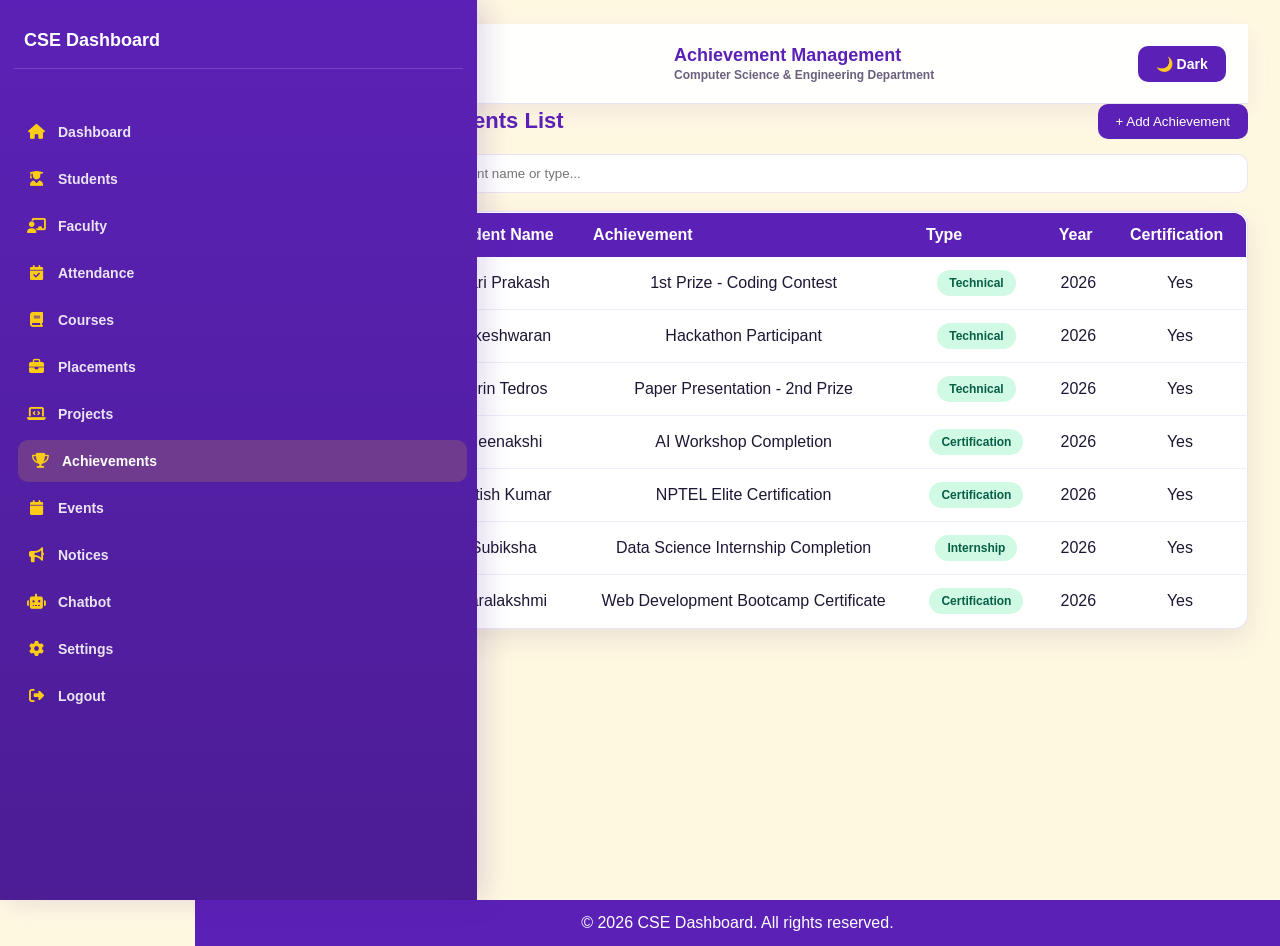
==== templates/achievements.html @ c2ad0262 "first commit" ====
﻿<!DOCTYPE html>
<html lang="en">
<head>
<meta charset="UTF-8">
<meta name="viewport" content="width=device-width, initial-scale=1.0">

<title>Achievements | CSE Dashboard</title>

<link rel="stylesheet" href="../css/style.css">
<link rel="stylesheet" href="../css/dashboard.css">
<link rel="stylesheet" href="../css/dark-mode.css">
<link rel="stylesheet" href="https://cdnjs.cloudflare.com/ajax/libs/font-awesome/6.5.2/css/all.min.css">
<link rel="stylesheet" href="../css/erp-modern.css">
<script src="../js/darkmode.js"></script>

<style>
*{ margin:0; padding:0; box-sizing:border-box; font-family:Arial, sans-serif; }
body{ background:#facc15; }
.sidebar{ position:fixed; width:240px; height:100%; background:#54208f; color:#fff; padding-top:20px }
.sidebar h2{ text-align:center; margin-bottom:30px }
.sidebar ul{ list-style:none }
.sidebar ul li{ padding:12px 22px }
.sidebar ul li:hover{ background:#3d1866 }
.sidebar ul li a{ color:#fff; text-decoration:none; display:block }
.main{ margin-left:240px }
.header{ background:rgba(255,255,255,0.95); padding:18px 24px; display:flex; align-items:center; gap:18px; box-shadow:0 2px 8px rgba(0,0,0,0.06) }
.header-logo{ height:56px; width:auto }
.header h1{ color:#5b21b6; margin:0; font-size:20px }
.header h3{ color:#5b21b6; margin:0; font-size:13px }
.container{ padding:28px }
.section-header{ display:flex; justify-content:space-between; align-items:center; margin-bottom:20px }
.section-header h1{ color:#5b21b6; font-size:22px }
.search-box{ display:flex; gap:12px; align-items:center; margin-bottom:18px }
.search-box input{ flex:1; padding:10px 12px; border:1px solid #e6e6e6; border-radius:8px }
.add-btn{ background:#54208f; color:#fff; border:none; padding:10px 18px; border-radius:8px; cursor:pointer }
.add-btn:hover{ background:#3d1866 }
.table-wrapper{ background:#fff; border-radius:10px; box-shadow:0 6px 18px rgba(0,0,0,0.08); overflow:hidden }
table{ width:100%; border-collapse:collapse }
th{ background:#54208f; color:#fff; padding:14px 16px; text-align:left; font-weight:600 }
td{ padding:14px 16px; border-bottom:1px solid #f0f0f0 }
tr:hover{ background:#fafafa }
.status{ display:inline-block; padding:6px 12px; border-radius:20px; font-size:12px; font-weight:600 }
.status.active{ background:#d1fae5; color:#065f46 }
footer{ background:#54208f; color:#fff; text-align:center; padding:14px; margin-top:30px }
</style>

</head>

<body>

<div class="sidebar">
    <h2>CSE Dashboard</h2>
    <ul>
        <li><a href="dashboard.html"><i class="fas fa-house"></i> Dashboard</a></li>
        <li><a href="students.html"><i class="fas fa-user-graduate"></i> Students</a></li>
        <li><a href="faculty.html"><i class="fas fa-chalkboard-teacher"></i> Faculty</a></li>
        <li><a href="attendance.html"><i class="fas fa-calendar-check"></i> Attendance</a></li>
        <li><a href="courses.html"><i class="fas fa-book"></i> Courses</a></li>
        <li><a href="placements.html"><i class="fas fa-briefcase"></i> Placements</a></li>
        <li><a href="projects.html"><i class="fas fa-laptop-code"></i> Projects</a></li>
        <li><a href="achievements.html" class="active"><i class="fas fa-trophy"></i> Achievements</a></li>
        <li><a href="events.html"><i class="fas fa-calendar"></i> Events</a></li>
        <li><a href="notices.html"><i class="fas fa-bullhorn"></i> Notices</a></li>
        <li><a href="chatbot.html"><i class="fas fa-robot"></i> Chatbot</a></li>
        <li><a href="settings.html"><i class="fas fa-gear"></i> Settings</a></li>
        <li><a href="index.html"><i class="fas fa-right-from-bracket"></i> Logout</a></li>
    </ul>
</div>

<div class="main">
    <div class="header">
        <img src="https://sju.ac.in/wp-content/uploads/2024/07/SJU-NEW-LOGO-HEADER.png" alt="St. Joseph University" class="header-logo">
        <div>
            <h1>Achievement Management</h1>
            <h3>Computer Science & Engineering Department</h3>
        </div>
    </div>

        <div class="section-header">
            <h1>Student Achievements List</h1>
            <button class="add-btn">+ Add Achievement</button>
        </div>

        <div class="search-box">
            <input type="text" id="searchInput" placeholder=" Search Achievement by student name or type..." onkeyup="searchAchievement()">
        </div>

        <div class="table-wrapper">
            <table id="achievementTable">
                <thead>
                    <tr>
                        <th>Reg. No</th>
                        <th>Student Name</th>
                        <th>Achievement</th>
                        <th>Type</th>
                        <th>Year</th>
                        <th>Certification</th>
                    </tr>
                </thead>
                <tbody>
                    <tr>
                        <td>240310101001</td>
                        <td>Hari Prakash</td>
                        <td>1st Prize - Coding Contest</td>
                        <td><span class="status active">Technical</span></td>
                        <td>2026</td>
                        <td>Yes</td>
                    </tr>
                    <tr>
                        <td>240310101002</td>
                        <td>Lokeshwaran</td>
                        <td>Hackathon Participant</td>
                        <td><span class="status active">Technical</span></td>
                        <td>2026</td>
                        <td>Yes</td>
                    </tr>
                    <tr>
                        <td>240310101003</td>
                        <td>Lorin Tedros</td>
                        <td>Paper Presentation - 2nd Prize</td>
                        <td><span class="status active">Technical</span></td>
                        <td>2026</td>
                        <td>Yes</td>
                    </tr>
                    <tr>
                        <td>240310101004</td>
                        <td>Meenakshi</td>
                        <td>AI Workshop Completion</td>
                        <td><span class="status active">Certification</span></td>
                        <td>2026</td>
                        <td>Yes</td>
                    </tr>
                    <tr>
                        <td>240310101005</td>
                        <td>Satish Kumar</td>
                        <td>NPTEL Elite Certification</td>
                        <td><span class="status active">Certification</span></td>
                        <td>2026</td>
                        <td>Yes</td>
                    </tr>
                    <tr>
                        <td>240310101006</td>
                        <td>Subiksha</td>
                        <td>Data Science Internship Completion</td>
                        <td><span class="status active">Internship</span></td>
                        <td>2026</td>
                        <td>Yes</td>
                    </tr>
                    <tr>
                        <td>240310101007</td>
                        <td>Varalakshmi</td>
                        <td>Web Development Bootcamp Certificate</td>
                        <td><span class="status active">Certification</span></td>
                        <td>2026</td>
                        <td>Yes</td>
                    </tr>
                </tbody>
            </table>
        </div>
    </div>
</div>

<footer>
    &copy; 2026 CSE Dashboard. All rights reserved.
</footer>

</body>
</html>
---- css/style.css ----
/* ===========================
    CSE Dashboard - style.css
=========================== */

/* Google Font */
@import url('https://fonts.googleapis.com/css2?family=Poppins:wght@300;400;500;600;700&display=swap');

*{
    margin:0;
    padding:0;
    box-sizing:border-box;
    font-family:'Poppins',sans-serif;
}

:root{
    --bg: #f7f6fb;
    --purple-600: #5b21b6;
    --purple-500: #7c3aed;
    --purple-700: #4c1d95;
    --yellow-400: #facc15;
    --yellow-500: #f59e0b;
    --text-dark: #000000;
    --muted: rgba(0,0,0,0.6);
}

body{
    background:var(--bg);
    color:var(--text-dark);
}

/* Links */

a{
    text-decoration:none;
    color:inherit;
}

/* Buttons */

.btn{
    display:inline-block;
    padding:10px 18px;
    background:var(--yellow-400);
    color:var(--text-dark);
    border:none;
    border-radius:8px;
    cursor:pointer;
    transition:0.15s ease;
}

.btn:hover{
    background:var(--yellow-500);
    transform:translateY(-2px);
}

/* Cards */

.card{
    background:#fff;
    padding:20px;
    border-radius:10px;
    box-shadow:0 5px 15px rgba(0,0,0,.1);
    transition:.3s;
}

.card:hover{
    transform:translateY(-6px);
}

/* Tables */

table{
    width:100%;
    border-collapse:collapse;
    background:#fff;
}

table th{
    background:var(--purple-600);
    color:#fff;
    padding:14px;
}

table td{
    padding:12px;
    text-align:center;
    border-bottom:1px solid #ddd;
}

table tr:hover{
    background: rgba(124,58,237,0.04);
}

/* Sidebar + layout adjustments for single-file pages */

.sidebar{
    position:fixed;
    width:240px;
    height:100%;
    background:var(--purple-600);
    color:#fff;
    padding-top:20px;
}

.sidebar h2{
    text-align:center;
    margin-bottom:20px;
}

.sidebar ul{ list-style:none }

.sidebar ul li{ padding:10px 18px }

.sidebar ul li:hover{ background:var(--purple-700); }

.sidebar ul li a{ color:#fff; text-decoration:none; display:block }

.sidebar ul li a.active{ background:var(--purple-500); color:#fff }

.main-content{ margin-left:260px; padding:28px }

/* Export CSV button tweaks */
#export-csv{ margin-bottom:12px }

/* Forms */

input,
select,
textarea{
    width:100%;
    padding:12px;
    margin:8px 0 15px;
    border:1px solid #ccc;
    border-radius:6px;
    outline:none;
}

input:focus,
select:focus,
textarea:focus{
    border-color:#facc15;
}

/* Header */

header{
    background:#7c3aed;
    color:white;
    padding:15px 30px;
}

/* Footer */

footer{
    background:#7c3aed;
    color:white;
    text-align:center;
    padding:15px;
    margin-top:30px;
}

/* Utility Classes */

.text-center{
    text-align:center;
}

.mt-20{
    margin-top:20px;
}

.mt-30{
    margin-top:30px;
}

.mb-20{
    margin-bottom:20px;
}

.container{
    width:90%;
    margin:auto;
}

/* ==========================================
   Light Mode Overrides (Change text to Black)
========================================== */
.header h1, .header h2, .header h3,
.section-header h1, .section-header h2, .section-header h3,
.card h3, .card p, .table-section h2, label, td {
    color: #000000 !important;
}
th {
    color: #ffffff !important; /* Keep table headers white text */
}
.sidebar h2, .sidebar ul li a {
    color: #ffffff !important; /* Keep sidebar text white */
}

/* ==========================================
   Dark Mode Overrides
========================================== */
body.dark-mode {
    background: #000000 !important; /* Pure Black background */
    color: #f8fafc !important;
}
body.dark-mode .sidebar {
    background: #1e1b4b !important; /* Dark indigo sidebar */
}
body.dark-mode .sidebar ul li:hover {
    background: #312e81 !important;
}
body.dark-mode .sidebar ul li a.active, 
body.dark-mode .sidebar ul li[style*="background"] {
    background: #312e81 !important;
}
body.dark-mode .header {
    background: rgba(30, 41, 59, 0.95) !important; /* Dark header */
    box-shadow: 0 2px 8px rgba(0, 0, 0, 0.2) !important;
    border-bottom: 1px solid #334155 !important;
}
body.dark-mode .header h1 {
    color: #ffffff !important;
}
body.dark-mode .header h3 {
    color: #cbd5e1 !important;
}
body.dark-mode .section-header h1 {
    color: #ffffff !important;
}
body.dark-mode .card,
body.dark-mode .table-wrapper,
body.dark-mode .settings-card {
    background: #1e293b !important; /* Slate-800 card */
    box-shadow: 0 6px 18px rgba(0, 0, 0, 0.2) !important;
    color: #f8fafc !important;
}
body.dark-mode .card h3 {
    color: #facc15 !important;
}
body.dark-mode .card p {
    color: #e2e8f0 !important;
}
body.dark-mode table {
    background: #1e293b !important;
    color: #e2e8f0 !important;
}
body.dark-mode th {
    background: #1e1b4b !important;
    color: #ffffff !important;
}
body.dark-mode td {
    border-bottom: 1px solid #334155 !important;
    color: #e2e8f0 !important;
}
body.dark-mode tr:hover {
    background: #334155 !important;
}
body.dark-mode footer {
    background: #1e1b4b !important;
    color: #cbd5e1 !important;
}
body.dark-mode input, 
body.dark-mode select, 
body.dark-mode textarea {
    background: #334155 !important;
    border-color: #475569 !important;
    color: #ffffff !important;
}
body.dark-mode .add-btn,
body.dark-mode .btn-save {
    background: #312e81 !important;
    color: #ffffff !important;
}
body.dark-mode .add-btn:hover,
body.dark-mode .btn-save:hover {
    background: #4338ca !important;
}
body.dark-mode .modal-card {
    background: #1e293b !important;
    color: #f8fafc !important;
}
body.dark-mode .modal-header {
    background: #1e1b4b !important;
}
body.dark-mode .modal-student-name {
    color: #ffffff !important;
}
body.dark-mode .modal-student-reg {
    color: #facc15 !important;
}
body.dark-mode .details-item label {
    color: #94a3b8 !important;
}
body.dark-mode .details-item span {
    color: #e2e8f0 !important;
}
body.dark-mode .details-grid {
    border-top: 1px solid #334155 !important;
}
body.dark-mode label {
    color: #cbd5e1 !important;
}
body.dark-mode .table-section h2 {
    color: #ffffff !important;
}

/* Custom Text Selection Highlight */
::selection {
    background: #54208f !important;
    color: #ffffff !important;
}
::-moz-selection {
    background: #54208f !important;
    color: #ffffff !important;
}
---- css/dashboard.css ----
:root {
  --bg: #f7f6fb;
  --surface: #ffffff;
  --surface-strong: #f3f4f6;
  --text: #000000;
  --muted: #6b7280;
  --primary: #54208f;
  --primary-soft: rgba(84, 32, 143, 0.10);
  --border: #e5e7eb;
  --shadow: 0 4px 6px -1px rgba(0, 0, 0, 0.1);
}

body {
  background: var(--bg);
  color: var(--text);
  min-height: 100vh;
}

body.dark-mode {
  --bg: #080418;
  --surface: #140f2f;
  --surface-strong: #211345;
  --text: #f8ebff;
  --muted: #f2d36e;
  --primary: #facc15;
  --primary-soft: rgba(250, 204, 21, 0.16);
  --border: rgba(250, 204, 21, 0.18);
  --shadow: 0 24px 48px rgba(0, 0, 0, 0.45);
}

.app-shell {
  display: flex;
  min-height: 100vh;
}

.sidebar {
  width: 280px;
  background: var(--primary);
  color: #fff;
  padding: 28px 22px;
  display: flex;
  flex-direction: column;
  gap: 24px;
  position: sticky;
  top: 0;
  align-self: flex-start;
}

.brand {
  display: grid;
  grid-template-columns: 52px 1fr;
  gap: 16px;
  align-items: center;
}

.brand-logo {
  width: 52px;
  height: 52px;
  border-radius: 14px;
  display: grid;
  place-items: center;
  background: #54208f;
  color: #ffffff;
  font-weight: 700;
  font-size: 18px;
}

.brand-title {
  font-size: 18px;
  font-weight: 700;
}

.brand-subtitle {
  display: block;
  margin-top: 4px;
  color: rgba(255, 255, 255, 0.85);
  font-size: 13px;
}

.sidebar-nav {
  display: flex;
  flex-direction: column;
  gap: 6px;
}

.sidebar-nav a {
  display: flex;
  align-items: center;
  gap: 10px;
  color: #fff7c4;
  padding: 14px 16px;
  border-radius: 14px;
  transition: transform 0.25s ease, background-color 0.25s ease;
}

.sidebar-nav a:hover,
.sidebar-nav a.active {
  background: rgba(255, 255, 255, 0.15) !important;
  color: #ffffff !important;
  transform: translateX(4px);
}

.sidebar-footer {
  margin-top: auto;
}

.main {
  flex: 1;
  padding: 24px 32px;
}

.topbar {
  display: flex;
  justify-content: space-between;
  gap: 24px;
  align-items: center;
  margin-bottom: 24px;
}

.topbar-left h1 {
  margin-bottom: 6px;
  font-size: clamp(1.8rem, 2vw, 2.6rem);
}

.topbar-left p {
  color: var(--muted);
  line-height: 1.5;
}

.topbar-right {
  display: flex;
  justify-content: flex-end;
  gap: 16px;
  align-items: center;
  flex-wrap: wrap;
}

.search-wrapper {
  display: flex;
  align-items: center;
  gap: 8px;
  border: 1px solid var(--border);
  border-radius: 14px;
  background: var(--surface);
  padding: 8px 10px;
}

.search-wrapper input {
  border: none;
  outline: none;
  background: transparent;
  color: var(--text);
  width: 250px;
  min-width: 0;
}

.search-wrapper input::placeholder {
  color: var(--muted);
}

.search-btn,
.icon-btn,
.btn {
  border: none;
  cursor: pointer;
  border-radius: 12px;
  transition: transform 0.2s ease, background 0.2s ease;
  background: #000;
  color: #fff;
}

.search-btn,
.icon-btn {
  width: 42px;
  height: 42px;
  display: grid;
  place-items: center;
}

.icon-btn {
  position: relative;
}

.icon-btn:hover,
.btn:hover,
.action-btn:hover {
  transform: translateY(-1px);
}

.icon-badge {
  position: absolute;
  top: 8px;
  right: 8px;
  width: 20px;
  height: 20px;
  border-radius: 50%;
  display: grid;
  place-items: center;
  background: #ffb703;
  color: #4c1d95;
  font-size: 12px;
  font-weight: 700;
}

.profile-card-header {
  display: flex;
  align-items: center;
  gap: 12px;
  background: var(--surface);
  padding: 10px 14px;
  border-radius: 16px;
}

.profile-avatar,
.profile-avatar-large,
.dept-logo {
  width: 54px;
  height: 54px;
  border-radius: 16px;
  display: grid;
  place-items: center;
  background: var(--primary-soft);
  color: #54208f;
  font-weight: 700;
  font-size: 1.1rem;
}

.profile-avatar-large {
  width: 72px;
  height: 72px;
}

.profile-card-header span {
  display: block;
  font-size: 0.9rem;
  color: var(--muted);
}

.profile-card-header strong {
  display: block;
}

.dashboard-header {
  display: grid;
  grid-template-columns: 1.5fr 1fr;
  gap: 24px;
  align-items: center;
  margin-bottom: 24px;
}

.department-card,
.dashboard-meta,
.card {
  background: var(--surface);
  border: 1px solid var(--border);
  border-radius: 24px;
  box-shadow: var(--shadow);
}

.department-card {
  display: flex;
  align-items: center;
  gap: 18px;
  padding: 24px;
}

.department-card h2 {
  margin-bottom: 8px;
}

.department-card p {
  color: var(--muted);
  line-height: 1.6;
}

.dashboard-meta {
  display: grid;
  grid-template-columns: repeat(2, minmax(0, 1fr));
  gap: 16px;
  padding: 24px;
}

.meta-block {
  display: grid;
  gap: 6px;
}

.meta-block span {
  color: var(--muted);
}

.meta-block strong {
  font-size: 1.25rem;
}

.overview-cards {
  display: grid;
  grid-template-columns: repeat(4, minmax(0, 1fr));
  gap: 20px;
  margin-bottom: 24px;
}

.card {
  padding: 24px;
}

.card h3 {
  margin-bottom: 18px;
  letter-spacing: -0.02em;
}

.card p {
  font-size: 2.4rem;
  margin-bottom: 10px;
}

.card small {
  color: var(--muted);
}

.section-grid {
  display: grid;
  grid-template-columns: 1.1fr 0.9fr;
  gap: 20px;
  margin-bottom: 24px;
}

.profile-card {
  display: grid;
  gap: 18px;
}

.profile-card-top {
  display: flex;
  gap: 18px;
  align-items: center;
}

.profile-card-top h3 {
  margin-bottom: 6px;
}

.profile-card p {
  color: var(--muted);
}

.profile-stats {
  display: grid;
  grid-template-columns: repeat(3, minmax(0, 1fr));
  gap: 18px;
}

.profile-stats div {
  background: var(--surface-strong);
  border-radius: 18px;
  padding: 18px 16px;
  text-align: center;
}

.profile-stats strong {
  display: block;
  font-size: 1.7rem;
  margin-bottom: 6px;
}

.profile-stats span {
  color: var(--muted);
}

.quick-actions .card-heading,
.chart-card .card-heading {
  display: flex;
  justify-content: space-between;
  align-items: baseline;
  gap: 12px;
  margin-bottom: 20px;
}

.quick-actions .card-heading p,
.chart-card .card-heading span {
  color: var(--muted);
}

.action-grid {
  display: grid;
  grid-template-columns: repeat(2, minmax(0, 1fr));
  gap: 14px;
}

.action-btn {
  background: #000;
  color: #fff;
  padding: 16px 18px;
  border: none;
  border-radius: 16px;
  font-weight: 600;
}

.chart-card canvas {
  width: 100%;
  height: auto;
  display: block;
  max-height: 260px;
}

.table-section {
  margin-bottom: 24px;
}

.table-header {
  display: flex;
  justify-content: space-between;
  align-items: center;
  margin-bottom: 18px;
  gap: 16px;
}

.table-header h2 {
  margin-bottom: 6px;
}

.table-header p {
  color: var(--muted);
}

.table-scroll {
  overflow-x: auto;
}

table {
  width: 100%;
  border-collapse: collapse;
  min-width: 720px;
}

thead tr {
  background: var(--primary);
}

thead th {
  color: #fff;
  padding: 18px 16px;
  text-align: left;
  font-weight: 600;
}

tbody tr {
  border-bottom: 1px solid var(--border);
}

tbody td {
  padding: 16px;
  color: var(--text);
}

tbody tr:hover {
  background: var(--surface-strong);
}

.dashboard-toast {
  position: fixed;
  bottom: 24px;
  right: 24px;
  background: var(--surface);
  color: var(--text);
  padding: 14px 18px;
  border-radius: 16px;
  border: 1px solid var(--border);
  box-shadow: var(--shadow);
  opacity: 0;
  transform: translateY(16px);
  transition: opacity 0.25s ease, transform 0.25s ease;
  z-index: 9999;
}

.dashboard-toast.visible {
  opacity: 1;
  transform: translateY(0);
}

.btn {
  padding: 14px 22px;
  color: #fff;
  background: #000;
}

.btn-primary {
  background: #000;
}

.btn-secondary {
  width: 100%;
  background: #000;
  color: #fff;
}

@media (max-width: 1200px) {
  .overview-cards {
    grid-template-columns: repeat(2, minmax(0, 1fr));
  }

  .section-grid {
    grid-template-columns: 1fr;
  }
}

@media (max-width: 900px) {
  .app-shell {
    flex-direction: column;
  }

  .sidebar {
    width: 100%;
    position: relative;
    top: auto;
  }

  .main {
    padding: 18px;
  }

  .topbar {
    flex-direction: column;
    align-items: stretch;
  }

  .search-wrapper {
    width: 100%;
  }

  .table-header {
    flex-direction: column;
    align-items: flex-start;
  }
}

@media (max-width: 680px) {
  .sidebar {
    padding: 20px 18px;
  }

  .topbar-right {
    display: grid;
    grid-template-columns: 1fr auto;
    gap: 12px;
    align-items: center;
  }

  .search-wrapper input {
    width: 100%;
  }

  .profile-card-header,
  .department-card,
  .dashboard-meta,
  .card,
  table {
    border-radius: 20px;
  }

  .overview-cards {
    grid-template-columns: 1fr;
  }

  .profile-stats {
    grid-template-columns: 1fr;
  }
}
---- css/dark-mode.css ----
/* ==========================================
   CSE Dashboard - dark-mode.css
========================================== */

/* 6. Smooth transition effects */
body, 
.sidebar, 
.header, 
header,
.card, 
.table-wrapper,
.settings-card,
table, 
th, 
td, 
tr,
input, 
select, 
textarea, 
button, 
.btn,
.add-btn,
.btn-save,
.chatbot-container,
.chat-container,
.chat-box,
.bot-message,
.user-message,
.chat-input,
.chat-input input,
.chat-input button,
footer {
    transition: all 0.3s ease !important;
}

/* 5. Dark Theme Overrides */
body.dark-mode {
    background: #121212 !important;
    color: #ffffff !important;
}

/* Sidebar styling */
body.dark-mode .sidebar {
    background: #0a192f !important;
    color: #ffffff !important;
    border-right: 1px solid #333333 !important;
}

body.dark-mode .sidebar h2 {
    color: #64ffda !important;
}

body.dark-mode .sidebar ul li:hover {
    background: rgba(100, 255, 218, 0.1) !important;
}

body.dark-mode .sidebar ul li a {
    color: #ffffff !important;
}

body.dark-mode .sidebar ul li a.active,
body.dark-mode .sidebar ul li[style*="background"] {
    background: #64ffda !important;
    color: #0a192f !important;
    border-radius: 6px;
}

body.dark-mode .sidebar ul li a.active *,
body.dark-mode .sidebar ul li[style*="background"] a {
    color: #0a192f !important;
}

/* Header styling */
body.dark-mode .header,
body.dark-mode header {
    background: #1e1e1e !important;
    color: #ffffff !important;
    border-bottom: 1px solid #333333 !important;
    box-shadow: 0 4px 12px rgba(0, 0, 0, 0.3) !important;
}

body.dark-mode .header h1,
body.dark-mode .header h2,
body.dark-mode .header h3,
body.dark-mode header h1,
body.dark-mode header h2,
body.dark-mode header h3,
body.dark-mode header p {
    color: #ffffff !important;
}

body.dark-mode .section-header h1,
body.dark-mode .section-header h2,
body.dark-mode .section-header h3,
body.dark-mode .section-header p {
    color: #ffffff !important;
}

/* Cards styling */
body.dark-mode .card,
body.dark-mode .table-wrapper,
body.dark-mode .settings-card,
body.dark-mode .stats-card {
    background: #1e1e1e !important;
    color: #ffffff !important;
    border: 1px solid #333333 !important;
    box-shadow: 0 4px 20px rgba(0, 0, 0, 0.25) !important;
}

body.dark-mode .card h2,
body.dark-mode .card h3,
body.dark-mode .card p,
body.dark-mode .settings-card h2,
body.dark-mode .settings-card h3 {
    color: #ffffff !important;
}

body.dark-mode .card p {
    color: #64ffda !important; /* Accent color for main stats numbers */
}

/* Tables styling */
body.dark-mode table {
    background: #1e1e1e !important;
    color: #ffffff !important;
}

body.dark-mode th {
    background: #0a192f !important;
    color: #64ffda !important;
    border-bottom: 2px solid #333333 !important;
}

body.dark-mode td {
    background: #1e1e1e !important;
    color: #ffffff !important;
    border-bottom: 1px solid #333333 !important;
}

body.dark-mode tr:hover td {
    background: rgba(100, 255, 218, 0.05) !important;
}

/* Forms styling */
body.dark-mode label {
    color: #ffffff !important;
}

body.dark-mode input,
body.dark-mode select,
body.dark-mode textarea {
    background: #121212 !important;
    color: #ffffff !important;
    border: 1px solid #333333 !important;
}

body.dark-mode input:focus,
body.dark-mode select:focus,
body.dark-mode textarea:focus {
    border-color: #64ffda !important;
    outline: none !important;
}

/* Buttons styling */
body.dark-mode button,
body.dark-mode .btn,
body.dark-mode .add-btn,
body.dark-mode .btn-save,
body.dark-mode #export-csv {
    background: #64ffda !important;
    color: #0a192f !important;
    font-weight: 600 !important;
    border: none !important;
}

body.dark-mode button:hover,
body.dark-mode .btn:hover,
body.dark-mode .add-btn:hover,
body.dark-mode .btn-save:hover,
body.dark-mode #export-csv:hover {
    background: #52e0c4 !important;
    transform: translateY(-2px) !important;
    box-shadow: 0 4px 12px rgba(100, 255, 188, 0.2) !important;
}

/* Theme Toggle Button specific styling in Dark Mode */
body.dark-mode #themeToggle {
    background: #64ffda !important;
    color: #0a192f !important;
}

/* Footer styling */
body.dark-mode footer {
    background: #0a192f !important;
    color: #ffffff !important;
    border-top: 1px solid #333333 !important;
}

/* Chatbot container overrides */
body.dark-mode .chat-container {
    background: #1e1e1e !important;
    border: 1px solid #333333 !important;
}

body.dark-mode .chat-header {
    background: #0a192f !important;
    color: #ffffff !important;
    border-bottom: 1px solid #333333 !important;
}

body.dark-mode .chat-header h2,
body.dark-mode .chat-header p {
    color: #ffffff !important;
}

body.dark-mode .chat-box {
    background: #121212 !important;
}

body.dark-mode .bot-message {
    background: #1e1e1e !important;
    color: #ffffff !important;
    border: 1px solid #333333 !important;
}

body.dark-mode .user-message {
    background: #64ffda !important;
    color: #0a192f !important;
    font-weight: 600 !important;
}

body.dark-mode .chat-input {
    background: #1e1e1e !important;
    border-top: 1px solid #333333 !important;
}

body.dark-mode .chat-input input {
    background: #121212 !important;
    color: #ffffff !important;
}

body.dark-mode .chat-input button {
    background: #64ffda !important;
    color: #0a192f !important;
}

/* Modals styling */
body.dark-mode .modal-card {
    background: #1e1e1e !important;
    border: 1px solid #333333 !important;
    color: #ffffff !important;
}

body.dark-mode .modal-header {
    background: #0a192f !important;
    border-bottom: 1px solid #333333 !important;
}

body.dark-mode .modal-student-name {
    color: #ffffff !important;
}

body.dark-mode .modal-student-reg {
    color: #64ffda !important;
}

body.dark-mode .details-item label {
    color: #a0aec0 !important;
}

body.dark-mode .details-item span {
    color: #ffffff !important;
}

body.dark-mode .details-grid {
    border-top: 1px solid #333333 !important;
}

body.dark-mode .close-btn {
    color: #ffffff !important;
}

/* Live clock or labels text color */
body.dark-mode #clock {
    color: #64ffda !important;
}
---- css/erp-modern.css ----
:root {
  --erp-primary: #5b21b6;
  --erp-primary-dark: #3d1866;
  --erp-accent: #facc15;
  --erp-bg: #fff8e1;
  --erp-card: #ffffff;
  --erp-text: #1f1633;
  --erp-muted: #6b5f7d;
  --erp-border: rgba(91, 33, 182, 0.12);
  --erp-shadow: 0 10px 28px rgba(50, 31, 91, 0.10);
}

html {
  background: var(--erp-bg);
}

body {
  background: var(--erp-bg) !important;
  color: var(--erp-text);
  min-height: 100vh;
}

.sidebar {
  position: fixed !important;
  inset: 0 auto 0 0;
  width: 250px !important;
  height: 100vh !important;
  overflow-y: auto;
  background: linear-gradient(180deg, var(--erp-primary) 0%, #4c1d95 100%) !important;
  color: #ffffff !important;
  padding: 18px 14px !important;
  box-shadow: 8px 0 26px rgba(76, 29, 149, 0.16);
  z-index: 20;
}

.sidebar h2 {
  margin: 0 0 18px !important;
  padding: 12px 10px 16px;
  text-align: left !important;
  font-size: 18px !important;
  line-height: 1.2;
  border-bottom: 1px solid rgba(255, 255, 255, 0.16);
}

.sidebar ul {
  display: grid;
  gap: 5px;
  list-style: none !important;
}

.sidebar ul li {
  padding: 0 !important;
  background: transparent !important;
  border-radius: 10px !important;
}

.sidebar ul li a {
  display: flex !important;
  align-items: center;
  gap: 12px;
  min-height: 42px;
  padding: 10px 12px !important;
  color: rgba(255, 255, 255, 0.88) !important;
  border-radius: 10px;
  font-size: 14px;
  font-weight: 600;
  letter-spacing: 0;
  transition: background-color 0.2s ease, color 0.2s ease, transform 0.2s ease;
}

.sidebar ul li a i {
  width: 20px;
  min-width: 20px;
  text-align: center;
  color: var(--erp-accent);
  font-size: 15px;
}

.sidebar ul li a:hover,
.sidebar ul li a.active,
.sidebar ul li[style*="background"] a {
  background: rgba(250, 204, 21, 0.16) !important;
  color: #ffffff !important;
  transform: translateX(4px);
}

.main,
.main-content {
  margin-left: 250px !important;
  min-height: 100vh;
  background: var(--erp-bg);
}

.header,
.main-content > header {
  min-height: 80px !important;
  height: 80px !important;
  padding: 10px 24px !important;
  margin: 0 !important;
  background: rgba(255, 255, 255, 0.94) !important;
  border-bottom: 1px solid var(--erp-border);
  box-shadow: 0 8px 24px rgba(91, 33, 182, 0.08) !important;
  display: flex !important;
  align-items: center !important;
  justify-content: space-between !important;
  gap: 16px !important;
}

.header > div,
.main-content > header > div {
  gap: 12px !important;
}

.header-logo {
  height: 60px !important;
  max-height: 60px !important;
  width: auto !important;
}

.header h1,
.main-content > header h1 {
  color: var(--erp-primary) !important;
  font-size: 18px !important;
  line-height: 1.15 !important;
  margin: 0 !important;
}

.header h3,
.main-content > header p {
  color: var(--erp-muted) !important;
  font-size: 12px !important;
  margin: 3px 0 0 !important;
}

.container,
.table-section {
  padding: 14px 24px 24px !important;
  width: auto !important;
  margin: 0 !important;
}

.cards {
  padding: 18px 24px 24px !important;
  gap: 18px !important;
}

.main-content > .card {
  margin: 14px 24px 18px !important;
}

.section-header {
  display: flex !important;
  justify-content: space-between !important;
  align-items: center !important;
  gap: 16px !important;
  margin: 0 0 15px !important;
}

.section-header h1,
.section-header h2,
.table-section h2 {
  color: var(--erp-primary) !important;
  font-size: 22px !important;
  line-height: 1.2 !important;
  margin: 0 !important;
}

.search-box {
  display: flex !important;
  align-items: center;
  gap: 12px !important;
  margin: 0 0 18px !important;
}

.search-box input,
.chat-input input,
input,
select,
textarea {
  border: 1px solid var(--erp-border) !important;
  border-radius: 10px !important;
  background: #ffffff !important;
  color: var(--erp-text) !important;
  box-shadow: none !important;
}

.search-box input {
  margin: 0 !important;
  padding: 11px 14px !important;
}

.card,
.table-wrapper,
.chat-container,
.recent-events,
.settings-card,
table {
  border-radius: 14px !important;
  box-shadow: var(--erp-shadow) !important;
  border: 1px solid var(--erp-border) !important;
  background: var(--erp-card) !important;
}

.card {
  transition: transform 0.2s ease, box-shadow 0.2s ease;
}

.card:hover {
  transform: translateY(-4px);
  box-shadow: 0 16px 34px rgba(50, 31, 91, 0.14) !important;
}

.table-wrapper {
  overflow-x: auto !important;
}

table {
  overflow: hidden;
}

th,
thead th {
  background: var(--erp-primary) !important;
  color: #ffffff !important;
  padding: 13px 16px !important;
}

td,
tbody td {
  color: var(--erp-text) !important;
  padding: 13px 16px !important;
  border-bottom: 1px solid rgba(91, 33, 182, 0.08) !important;
}

tr:hover,
tbody tr:hover {
  background: #fff3bf !important;
}

.add-btn,
#export-csv,
.btn,
.save-btn,
.edit-btn,
.chat-input button,
#themeToggle {
  border-radius: 10px !important;
  transition: transform 0.2s ease, box-shadow 0.2s ease, background-color 0.2s ease !important;
}

.add-btn,
#export-csv,
.save-btn,
.chat-input button,
#themeToggle {
  background: var(--erp-primary) !important;
  color: #ffffff !important;
  border: none !important;
}

.add-btn:hover,
#export-csv:hover,
.btn:hover,
.save-btn:hover,
.edit-btn:hover,
.chat-input button:hover,
#themeToggle:hover {
  transform: translateY(-2px);
  box-shadow: 0 10px 20px rgba(91, 33, 182, 0.18);
}

.modal-card {
  border-radius: 14px !important;
}

footer {
  margin: 0 0 0 250px !important;
  background: var(--erp-primary) !important;
}

body.dark-mode {
  --erp-bg: #0f0b1d;
  --erp-card: #19122d;
  --erp-text: #f8f4ff;
  --erp-muted: #d8c9ef;
  --erp-border: rgba(250, 204, 21, 0.16);
  background: var(--erp-bg) !important;
}

body.dark-mode .main,
body.dark-mode .main-content {
  background: var(--erp-bg) !important;
}

body.dark-mode .header,
body.dark-mode .main-content > header,
body.dark-mode .card,
body.dark-mode .table-wrapper,
body.dark-mode .chat-container,
body.dark-mode table,
body.dark-mode .settings-card {
  background: var(--erp-card) !important;
  border-color: var(--erp-border) !important;
}

@media (max-width: 1024px) {
  .sidebar {
    width: 220px !important;
  }

  .main,
  .main-content {
    margin-left: 220px !important;
  }

  footer {
    margin-left: 220px !important;
  }
}

@media (max-width: 760px) {
  .sidebar {
    position: relative !important;
    width: 100% !important;
    height: auto !important;
    max-height: none;
  }

  .sidebar ul {
    grid-template-columns: repeat(2, minmax(0, 1fr));
  }

  .main,
  .main-content,
  footer {
    margin-left: 0 !important;
  }

  .header,
  .main-content > header {
    height: auto !important;
    min-height: 80px !important;
    padding: 10px 16px !important;
    flex-wrap: wrap;
  }

  .container,
  .table-section,
  .cards {
    padding: 14px 16px 22px !important;
  }

  .section-header {
    align-items: flex-start !important;
    flex-wrap: wrap;
  }
}

@media (max-width: 520px) {
  .sidebar ul {
    grid-template-columns: 1fr;
  }

  .header-logo {
    height: 48px !important;
  }

  .search-box {
    flex-direction: column;
    align-items: stretch;
  }

  .add-btn,
  #export-csv {
    width: 100%;
  }
}
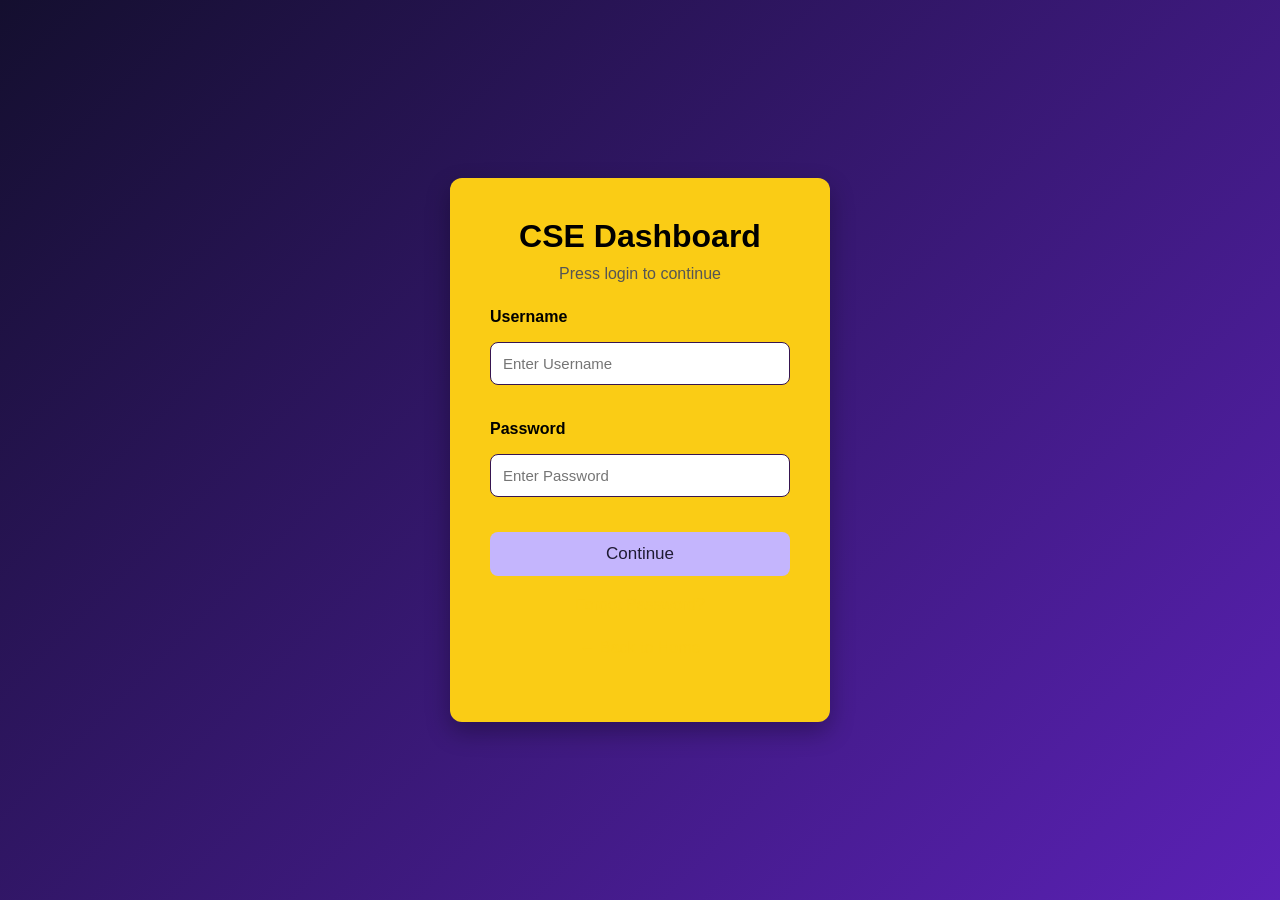
==== commit 4df4ff53: "Completed ERP dashboard modules and improvements" ====
--- a/templates/achievements.html
+++ b/templates/achievements.html
@@ -3,166 +3,220 @@
 <head>
 <meta charset="UTF-8">
 <meta name="viewport" content="width=device-width, initial-scale=1.0">
-
 <title>Achievements | CSE Dashboard</title>
-
 <link rel="stylesheet" href="../css/style.css">
 <link rel="stylesheet" href="../css/dashboard.css">
 <link rel="stylesheet" href="../css/dark-mode.css">
+<link rel="stylesheet" href="../css/erp-modern.css">
 <link rel="stylesheet" href="https://cdnjs.cloudflare.com/ajax/libs/font-awesome/6.5.2/css/all.min.css">
-<link rel="stylesheet" href="../css/erp-modern.css">
 <script src="../js/darkmode.js"></script>
-
 <style>
-*{ margin:0; padding:0; box-sizing:border-box; font-family:Arial, sans-serif; }
-body{ background:#facc15; }
-.sidebar{ position:fixed; width:240px; height:100%; background:#54208f; color:#fff; padding-top:20px }
-.sidebar h2{ text-align:center; margin-bottom:30px }
-.sidebar ul{ list-style:none }
-.sidebar ul li{ padding:12px 22px }
-.sidebar ul li:hover{ background:#3d1866 }
-.sidebar ul li a{ color:#fff; text-decoration:none; display:block }
-.main{ margin-left:240px }
-.header{ background:rgba(255,255,255,0.95); padding:18px 24px; display:flex; align-items:center; gap:18px; box-shadow:0 2px 8px rgba(0,0,0,0.06) }
-.header-logo{ height:56px; width:auto }
-.header h1{ color:#5b21b6; margin:0; font-size:20px }
-.header h3{ color:#5b21b6; margin:0; font-size:13px }
-.container{ padding:28px }
-.section-header{ display:flex; justify-content:space-between; align-items:center; margin-bottom:20px }
-.section-header h1{ color:#5b21b6; font-size:22px }
-.search-box{ display:flex; gap:12px; align-items:center; margin-bottom:18px }
-.search-box input{ flex:1; padding:10px 12px; border:1px solid #e6e6e6; border-radius:8px }
-.add-btn{ background:#54208f; color:#fff; border:none; padding:10px 18px; border-radius:8px; cursor:pointer }
-.add-btn:hover{ background:#3d1866 }
-.table-wrapper{ background:#fff; border-radius:10px; box-shadow:0 6px 18px rgba(0,0,0,0.08); overflow:hidden }
-table{ width:100%; border-collapse:collapse }
-th{ background:#54208f; color:#fff; padding:14px 16px; text-align:left; font-weight:600 }
-td{ padding:14px 16px; border-bottom:1px solid #f0f0f0 }
-tr:hover{ background:#fafafa }
-.status{ display:inline-block; padding:6px 12px; border-radius:20px; font-size:12px; font-weight:600 }
-.status.active{ background:#d1fae5; color:#065f46 }
-footer{ background:#54208f; color:#fff; text-align:center; padding:14px; margin-top:30px }
+*{margin:0;padding:0;box-sizing:border-box;font-family:Arial,sans-serif}
+body{background:#facc15;color:#222}
+.sidebar{position:fixed;left:0;top:0;width:240px;height:100%;background:#54208f;color:#fff;padding-top:20px;z-index:10}
+.sidebar h2{text-align:center;margin-bottom:24px;font-size:20px}
+.sidebar ul{list-style:none}
+.sidebar ul li{padding:12px 22px;transition:0.25s}
+.sidebar ul li:hover{background:#3d1866}
+.sidebar ul li a{color:#fff;text-decoration:none;display:block}
+.sidebar ul li.active{background:#3d1866}
+.main{margin-left:240px;min-height:100vh}
+.header{background:rgba(255,255,255,0.97);padding:18px 24px;display:flex;justify-content:space-between;align-items:center;box-shadow:0 2px 10px rgba(0,0,0,0.08)}
+.header-brand{display:flex;align-items:center;gap:16px}
+.header-logo{height:56px;width:auto}
+.header h1{color:#5b21b6;margin:0;font-size:20px}.header h3{color:#5b21b6;margin:0;font-size:13px;font-weight:500}
+.theme-toggle{background:#54208f;color:#fff;border:none;border-radius:999px;padding:10px 16px;cursor:pointer}
+.content{padding:28px}
+.cards{display:grid;grid-template-columns:repeat(auto-fit,minmax(220px,1fr));gap:18px;margin-bottom:22px}
+.card{background:#fff;border-radius:16px;padding:20px;box-shadow:0 8px 20px rgba(0,0,0,0.08);transition:0.25s;display:flex;align-items:center;gap:16px}
+.card:hover{transform:translateY(-4px)}
+.card-icon{width:48px;height:48px;border-radius:14px;background:#f4ebff;color:#54208f;display:flex;align-items:center;justify-content:center;font-size:22px}
+.card-value{font-size:28px;font-weight:700;color:#54208f;margin-top:4px}
+.card-label{color:#6b7280;font-size:14px}
+.toolbar{display:flex;flex-wrap:wrap;gap:12px;align-items:center;justify-content:space-between;background:#fff;padding:16px 18px;border-radius:16px;box-shadow:0 8px 20px rgba(0,0,0,0.08);margin-bottom:18px}
+.toolbar-group{display:flex;flex-wrap:wrap;gap:10px;align-items:center;flex:1}
+.toolbar input,.toolbar select{padding:10px 12px;border:1px solid #e5e7eb;border-radius:10px;min-width:200px}
+.toolbar .add-btn{background:#54208f;color:#fff;border:none;padding:10px 16px;border-radius:10px;cursor:pointer;font-weight:600;transition:0.25s}
+.toolbar .add-btn:hover{background:#3d1866}
+.table-wrap{background:#fff;border-radius:16px;box-shadow:0 8px 20px rgba(0,0,0,0.08);overflow:hidden}
+table{width:100%;border-collapse:collapse}
+th{background:#54208f;color:#fff;padding:14px 16px;text-align:left;font-weight:600}
+td{padding:14px 16px;border-bottom:1px solid #f0f0f0;vertical-align:middle}
+tr:hover{background:#faf7ff}
+.status-pill{display:inline-block;padding:6px 10px;border-radius:999px;font-size:12px;font-weight:700}
+.status-completed{background:#dcfce7;color:#166534}
+.status-upcoming{background:#fef3c7;color:#92400e}
+.action-btn{padding:8px 10px;border:none;border-radius:8px;cursor:pointer;margin-right:6px}
+.action-btn.edit{background:#e9d5ff;color:#6d28d9}
+.action-btn.delete{background:#fee2e2;color:#b91c1c}
+.empty-state{padding:24px;text-align:center;color:#6b7280}
+.modal-overlay{position:fixed;inset:0;background:rgba(0,0,0,0.45);display:none;align-items:center;justify-content:center;padding:20px;z-index:50}
+.modal-overlay.show{display:flex}
+.modal{background:#fff;border-radius:18px;width:min(620px,100%);box-shadow:0 12px 35px rgba(0,0,0,0.2)}
+.modal-header{display:flex;justify-content:space-between;align-items:center;padding:18px 22px;border-bottom:1px solid #f0f0f0}
+.modal-header h3{color:#54208f}
+.modal-close{background:none;border:none;font-size:22px;cursor:pointer;color:#6b7280}
+.modal-body{padding:20px 22px}
+.form-grid{display:grid;grid-template-columns:1fr 1fr;gap:14px}
+.form-group{display:flex;flex-direction:column;gap:6px}
+.form-group.full{grid-column:1/-1}
+.form-group label{font-size:13px;font-weight:700;color:#374151}
+.form-group input,.form-group select,.form-group textarea{padding:10px 12px;border:1px solid #e5e7eb;border-radius:10px;font-size:14px}
+.form-group textarea{resize:vertical;min-height:90px}
+.modal-footer{display:flex;justify-content:flex-end;gap:10px;padding:0 22px 20px}
+.modal-footer .btn{padding:10px 16px;border-radius:10px;border:none;cursor:pointer;font-weight:600}
+.modal-footer .btn-secondary{background:#f3f4f6;color:#374151}
+.modal-footer .btn-primary{background:#54208f;color:#fff}
+footer{background:#54208f;color:#fff;text-align:center;padding:14px;margin-top:30px}
+@media (max-width:900px){.sidebar{width:100%;height:auto;position:relative}.main{margin-left:0}.content{padding:20px}.toolbar{flex-direction:column;align-items:stretch}.toolbar-group{flex-direction:column;align-items:stretch}.toolbar input,.toolbar select{min-width:0;width:100%}}
+@media (max-width:600px){.header{flex-direction:column;align-items:flex-start;gap:12px}.form-grid{grid-template-columns:1fr}.cards{grid-template-columns:1fr}}
 </style>
-
 </head>
-
 <body>
-
 <div class="sidebar">
-    <h2>CSE Dashboard</h2>
-    <ul>
-        <li><a href="dashboard.html"><i class="fas fa-house"></i> Dashboard</a></li>
-        <li><a href="students.html"><i class="fas fa-user-graduate"></i> Students</a></li>
-        <li><a href="faculty.html"><i class="fas fa-chalkboard-teacher"></i> Faculty</a></li>
-        <li><a href="attendance.html"><i class="fas fa-calendar-check"></i> Attendance</a></li>
-        <li><a href="courses.html"><i class="fas fa-book"></i> Courses</a></li>
-        <li><a href="placements.html"><i class="fas fa-briefcase"></i> Placements</a></li>
-        <li><a href="projects.html"><i class="fas fa-laptop-code"></i> Projects</a></li>
-        <li><a href="achievements.html" class="active"><i class="fas fa-trophy"></i> Achievements</a></li>
-        <li><a href="events.html"><i class="fas fa-calendar"></i> Events</a></li>
-        <li><a href="notices.html"><i class="fas fa-bullhorn"></i> Notices</a></li>
-        <li><a href="chatbot.html"><i class="fas fa-robot"></i> Chatbot</a></li>
-        <li><a href="settings.html"><i class="fas fa-gear"></i> Settings</a></li>
-        <li><a href="index.html"><i class="fas fa-right-from-bracket"></i> Logout</a></li>
-    </ul>
+  <h2>CSE Dashboard</h2>
+  <ul>
+    <li><a href="dashboard.html"><i class="fas fa-house"></i> Dashboard</a></li>
+    <li><a href="students.html"><i class="fas fa-user-graduate"></i> Students</a></li>
+    <li><a href="faculty.html"><i class="fas fa-chalkboard-teacher"></i> Faculty</a></li>
+    <li><a href="attendance.html"><i class="fas fa-calendar-check"></i> Attendance</a></li>
+    <li><a href="courses.html"><i class="fas fa-book"></i> Courses</a></li>
+    <li><a href="placements.html"><i class="fas fa-briefcase"></i> Placements</a></li>
+    <li><a href="projects.html"><i class="fas fa-laptop-code"></i> Projects</a></li>
+    <li class="active"><a href="achievements.html"><i class="fas fa-trophy"></i> Achievements</a></li>
+    <li><a href="events.html"><i class="fas fa-calendar"></i> Events</a></li>
+    <li><a href="notices.html"><i class="fas fa-bullhorn"></i> Notices</a></li>
+    <li><a href="chatbot.html"><i class="fas fa-robot"></i> Chatbot</a></li>
+    <li><a href="settings.html"><i class="fas fa-gear"></i> Settings</a></li>
+    <li><a href="index.html"><i class="fas fa-right-from-bracket"></i> Logout</a></li>
+  </ul>
 </div>
-
 <div class="main">
-    <div class="header">
-        <img src="https://sju.ac.in/wp-content/uploads/2024/07/SJU-NEW-LOGO-HEADER.png" alt="St. Joseph University" class="header-logo">
-        <div>
-            <h1>Achievement Management</h1>
-            <h3>Computer Science & Engineering Department</h3>
+  <div class="header">
+    <div class="header-brand">
+      <img src="https://sju.ac.in/wp-content/uploads/2024/07/SJU-NEW-LOGO-HEADER.png" alt="St. Joseph University" class="header-logo">
+      <div>
+        <h1>Achievement Management</h1>
+        <h3>Computer Science & Engineering Department</h3>
+      </div>
+    </div>
+    <button class="theme-toggle" id="themeToggle">🌙 Dark</button>
+  </div>
+  <div class="content">
+    <div class="cards">
+      <div class="card">
+        <div class="card-icon"><i class="fas fa-trophy"></i></div>
+        <div><div class="card-label">Total Achievements</div><div class="card-value" id="totalCount">0</div></div>
+      </div>
+      <div class="card">
+        <div class="card-icon"><i class="fas fa-graduation-cap"></i></div>
+        <div><div class="card-label">Academic Achievements</div><div class="card-value" id="academicCount">0</div></div>
+      </div>
+      <div class="card">
+        <div class="card-icon"><i class="fas fa-futbol"></i></div>
+        <div><div class="card-label">Sports Achievements</div><div class="card-value" id="sportsCount">0</div></div>
+      </div>
+      <div class="card">
+        <div class="card-icon"><i class="fas fa-chalkboard-teacher"></i></div>
+        <div><div class="card-label">Faculty Achievements</div><div class="card-value" id="facultyCount">0</div></div>
+      </div>
+    </div>
+    <div class="toolbar">
+      <div class="toolbar-group">
+        <input type="text" id="searchInput" placeholder="Search achievement...">
+        <select id="categoryFilter">
+          <option value="All">All</option>
+          <option value="Academic">Academic</option>
+          <option value="Sports">Sports</option>
+          <option value="Technical">Technical</option>
+          <option value="Cultural">Cultural</option>
+          <option value="Faculty">Faculty</option>
+        </select>
+      </div>
+      <button class="add-btn" id="addAchievementBtn"><i class="fas fa-plus"></i> Add Achievement</button>
+    </div>
+    <div class="table-wrap">
+      <table>
+        <thead>
+          <tr>
+            <th>Achievement Title</th>
+            <th>Student / Faculty Name</th>
+            <th>Category</th>
+            <th>Award Level</th>
+            <th>Date</th>
+            <th>Status</th>
+            <th>Action</th>
+          </tr>
+        </thead>
+        <tbody id="achievementTableBody"></tbody>
+      </table>
+    </div>
+  </div>
+</div>
+<div class="modal-overlay" id="achievementModal">
+  <div class="modal">
+    <div class="modal-header">
+      <h3 id="modalTitle">Add Achievement</h3>
+      <button class="modal-close" id="closeModalBtn" type="button">&times;</button>
+    </div>
+    <form id="achievementForm">
+      <div class="modal-body">
+        <div class="form-grid">
+          <div class="form-group full">
+            <label for="title">Achievement Title</label>
+            <input id="title" name="title" required>
+          </div>
+          <div class="form-group">
+            <label for="name">Student / Faculty Name</label>
+            <input id="name" name="name" required>
+          </div>
+          <div class="form-group">
+            <label for="category">Category</label>
+            <select id="category" name="category" required>
+              <option value="">Select category</option>
+              <option>Academic</option>
+              <option>Sports</option>
+              <option>Technical</option>
+              <option>Cultural</option>
+              <option>Faculty</option>
+            </select>
+          </div>
+          <div class="form-group">
+            <label for="awardLevel">Award Level</label>
+            <select id="awardLevel" name="awardLevel" required>
+              <option value="">Select level</option>
+              <option>National</option>
+              <option>International</option>
+              <option>State Level</option>
+            </select>
+          </div>
+          <div class="form-group">
+            <label for="date">Date</label>
+            <input id="date" name="date" type="date" required>
+          </div>
+          <div class="form-group">
+            <label for="status">Status</label>
+            <select id="status" name="status" required>
+              <option value="">Select status</option>
+              <option>Completed</option>
+              <option>Upcoming</option>
+            </select>
+          </div>
+          <div class="form-group full">
+            <label for="description">Description</label>
+            <textarea id="description" name="description" required></textarea>
+          </div>
         </div>
-    </div>
-
-        <div class="section-header">
-            <h1>Student Achievements List</h1>
-            <button class="add-btn">+ Add Achievement</button>
-        </div>
-
-        <div class="search-box">
-            <input type="text" id="searchInput" placeholder=" Search Achievement by student name or type..." onkeyup="searchAchievement()">
-        </div>
-
-        <div class="table-wrapper">
-            <table id="achievementTable">
-                <thead>
-                    <tr>
-                        <th>Reg. No</th>
-                        <th>Student Name</th>
-                        <th>Achievement</th>
-                        <th>Type</th>
-                        <th>Year</th>
-                        <th>Certification</th>
-                    </tr>
-                </thead>
-                <tbody>
-                    <tr>
-                        <td>240310101001</td>
-                        <td>Hari Prakash</td>
-                        <td>1st Prize - Coding Contest</td>
-                        <td><span class="status active">Technical</span></td>
-                        <td>2026</td>
-                        <td>Yes</td>
-                    </tr>
-                    <tr>
-                        <td>240310101002</td>
-                        <td>Lokeshwaran</td>
-                        <td>Hackathon Participant</td>
-                        <td><span class="status active">Technical</span></td>
-                        <td>2026</td>
-                        <td>Yes</td>
-                    </tr>
-                    <tr>
-                        <td>240310101003</td>
-                        <td>Lorin Tedros</td>
-                        <td>Paper Presentation - 2nd Prize</td>
-                        <td><span class="status active">Technical</span></td>
-                        <td>2026</td>
-                        <td>Yes</td>
-                    </tr>
-                    <tr>
-                        <td>240310101004</td>
-                        <td>Meenakshi</td>
-                        <td>AI Workshop Completion</td>
-                        <td><span class="status active">Certification</span></td>
-                        <td>2026</td>
-                        <td>Yes</td>
-                    </tr>
-                    <tr>
-                        <td>240310101005</td>
-                        <td>Satish Kumar</td>
-                        <td>NPTEL Elite Certification</td>
-                        <td><span class="status active">Certification</span></td>
-                        <td>2026</td>
-                        <td>Yes</td>
-                    </tr>
-                    <tr>
-                        <td>240310101006</td>
-                        <td>Subiksha</td>
-                        <td>Data Science Internship Completion</td>
-                        <td><span class="status active">Internship</span></td>
-                        <td>2026</td>
-                        <td>Yes</td>
-                    </tr>
-                    <tr>
-                        <td>240310101007</td>
-                        <td>Varalakshmi</td>
-                        <td>Web Development Bootcamp Certificate</td>
-                        <td><span class="status active">Certification</span></td>
-                        <td>2026</td>
-                        <td>Yes</td>
-                    </tr>
-                </tbody>
-            </table>
-        </div>
-    </div>
+      </div>
+      <div class="modal-footer">
+        <button type="button" class="btn btn-secondary" id="cancelModalBtn">Cancel</button>
+        <button type="submit" class="btn btn-primary">Save</button>
+      </div>
+    </form>
+  </div>
 </div>
-
-<footer>
-    &copy; 2026 CSE Dashboard. All rights reserved.
-</footer>
-
+<footer>&copy; 2026 CSE Dashboard. All rights reserved.</footer>
+<script src="../js/auth.js"></script>
+<script src="../js/achievements.js"></script>
 </body>
 </html>
